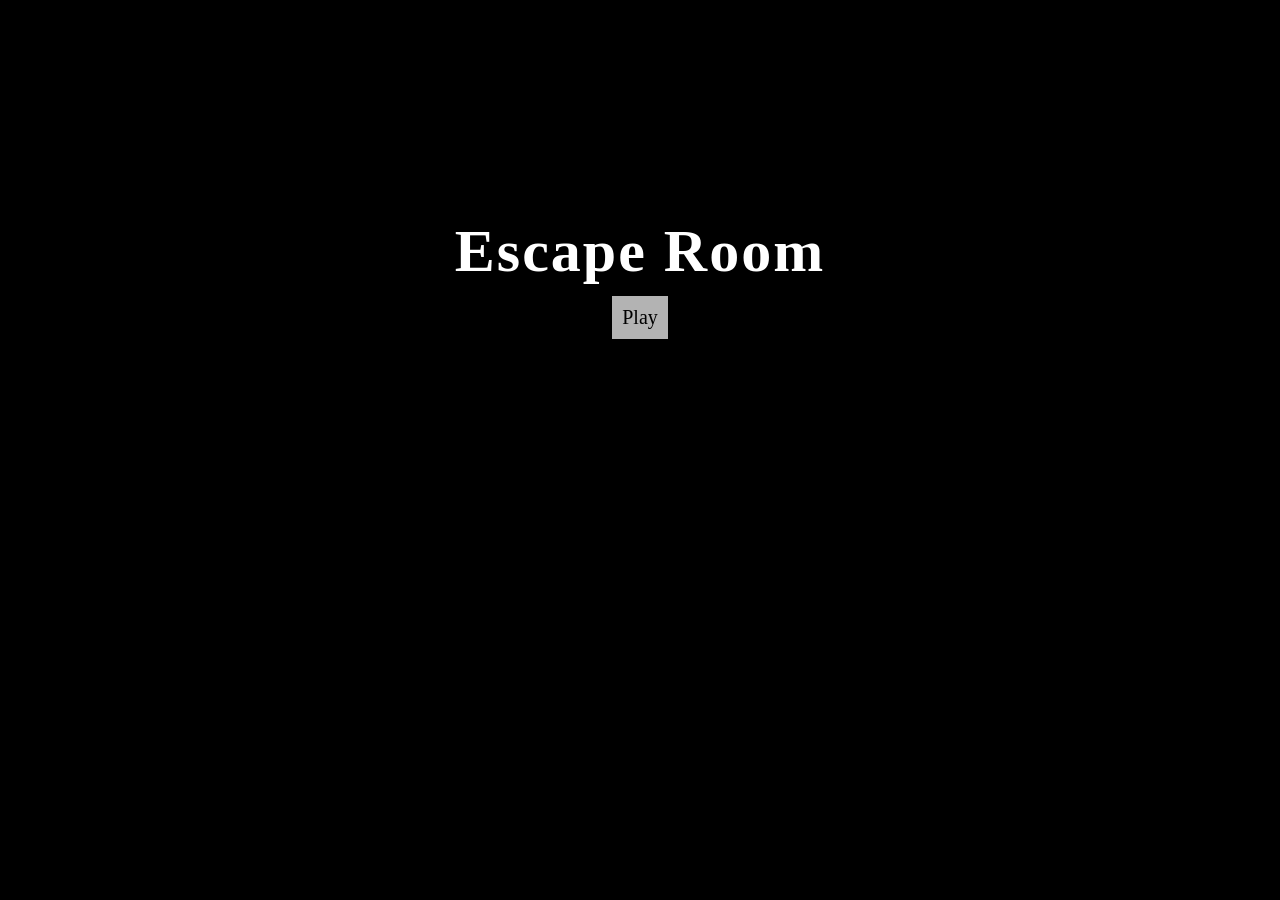
==== index.html @ edb5bab3 "Rename home.html to index.html - rename home.html to index.html" ====
<!DOCTYPE html>
<html>
  <head>
    <title>Escape Room</title>
    <link rel="stylesheet" href="css/style.css">
    <script type="text/javascript" src="js/game.js"></script>
  </head>
  <body>
    <div id="home" style="display: flex; height: 550px; justify-content: center; align-items: center; flex-direction: column;">
      <h1 style="text-align: center; font-size: 60px; margin: 0;">Escape Room</h1>
      <button style="font-size: 20px;" onclick="showInstructions()">Play</button>
    </div>
    <div id="instructions" class="overlay hidden">
    <div>
      <h1>How to Play</h1>
      <p class="tutorialText">
        You are stuck in a classroom. Your goal is to escape.<br>
        To do so, you must solve a series of puzzles.<br>
        You can click objects, and move to different sides of the room by clicking the arrows on the page.<br>
        All the clues you need will be in the room.<br>
        The first puzzle with the safe applies to only objects in the first page.<br>
        You may need to think outside the box :]<br>
        Good luck. You have 30 minutes to escape...
      </p>
      <a href="room.html">
        <button style="font-size: 20px;">Start</button>
      </a>
    </div>
  </div>
  </body>
</html>
---- css/style.css ----
body {
  font-family: Impact, fantasy;
  letter-spacing: 2px;
  background: #000000;
  color: white;
  text-align: center;
}

button {
  font-family: Georgia, serif;
  margin: 10px;
  padding: 10px;
  background: rgb(255, 255, 255, 0.7);
  color: rgb(0, 0, 0);
  border: none;
  cursor: pointer;
}

/*background color for the top bar with page links*/
.topbar {
  background-color: rgba(255, 255, 255, 0.7);
}

/*topbar link colors*/
.topbar a {
  color: rgb(0, 0, 0);
  padding: 15px;
  font-size: 17px;
  text-decoration: none;
  align-items: center;
}

.topbar a:hover {
  background-color: #ddd;
  color: rgb(128, 128, 128);
}

.topbar a:active {
  background-color: rgb(138, 138, 138);
  color: white;
}

.tutorialText {
  font-family: Verdana, sans-serif;
}

.topText {
  color: black;
  font-size: 17px;
  padding: 15px;
}

/*# = ID selector --> Targets a single element with a unique ID attribute*/
#room {
  width: 900px;
  height: 500px;
  margin: 20px auto;
  background: url("../images/front.PNG");
  background-size: cover;
  position: relative;
  border: 3px solid white;
}

#leftButton{
  position: absolute;
  left: -100px;
  top: 210px;
}

#rightButton{
  position: absolute;
  left: 940px;
  top: 210px;
}

.hidden {
  display: none !important;
}

.overlay {
  position: fixed;
  top: 0;
  left: 0;
  width: 100%;
  height: 100%;
  background: rgba(0,0,0,0.8);
  display: flex;
  justify-content: center;
  align-items: center;
}

.clickable {
  position: absolute;
  cursor: pointer;
  display: none; /* hidden by default */
}

/* Invisible clickable area */
.hotspot {
  position: absolute;
  cursor: pointer;
}

/* object location */
#safeSpot {
  position: absolute;
  width: 125px;
  height: 75px;
  left: 720px;
  top: 380px;
}

#folderSpot {
  position: absolute;
  width: 125px;
  height: 30px;
  left: 550px;
  top: 325px;
}

#codeSpot {
  position: absolute;
  width: 50px;
  height: 20px;
  left: 766px;
  top: 290px;
}

.overlay img {
  width: 60%;
}

.key {
  position: absolute;
  width: 3%;
  height: 8.5%;
  opacity: 0;
  padding: 0;
  border: none;
  cursor: pointer;
}

#typed {
  background: black;
  color: lime;
  font-size: 32px;
  padding: 10px;
  letter-spacing: 10px;
  width: 150px;
  text-align: center;
}


#textOverlay {
  position: absolute;
  top: 40%;
  left: 50%;
  transform: translateX(-45%);
  display: flex;
  flex-direction: column;
  align-items: center;
  gap: 70px;
}

#textOverlay button {
  position: relative;
  font-size: 16px;
  cursor: pointer;
}

#codeInput {
  text-transform: uppercase;
  padding: 8px;
  font-size: 100px;
  width: 570px;
  letter-spacing: 115px;
  background: transparent;
  border: none;
  outline: none;
}

/*fade out and in animations*/
.fade-out {
  opacity: 0;
  transition: opacity 3s ease; /* fade duration: 1 second */
}

@keyframes fadeInUp {
  0% {
    transform: translateY(100%);
    opacity: 0;
  }
  100% {
    transform: translateY(0%);
    opacity: 1;
  }
}

.fadeInUp-animation {
  animation: 1.5s fadeInUp;
}
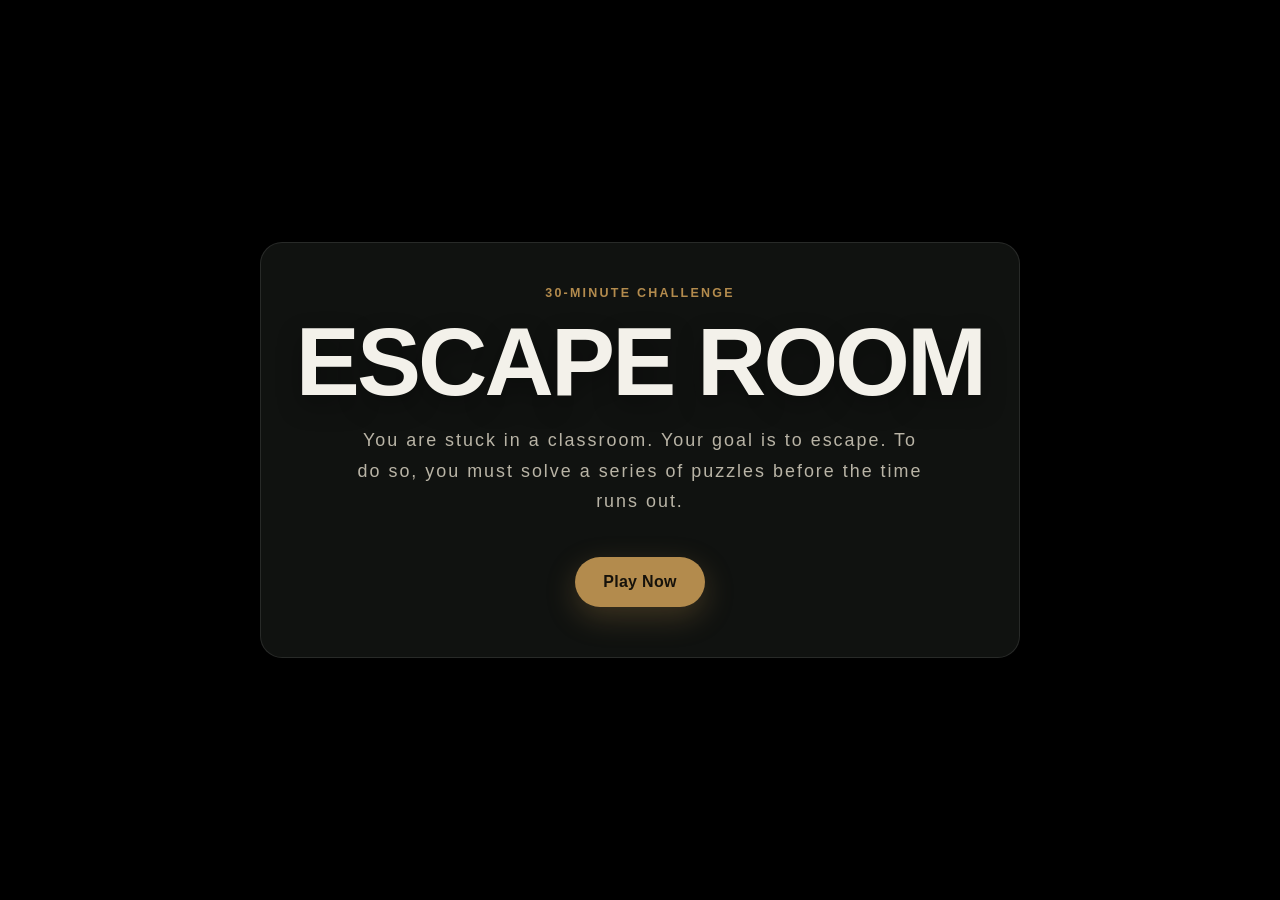
==== commit c21d75f1: "changed layout and style of game" ====
--- a/index.html
+++ b/index.html
@@ -1,31 +1,48 @@
 <!DOCTYPE html>
-<html>
-  <head>
-    <title>Escape Room</title>
-    <link rel="stylesheet" href="css/style.css">
-    <script type="text/javascript" src="js/game.js"></script>
-  </head>
-  <body>
-    <div id="home" style="display: flex; height: 550px; justify-content: center; align-items: center; flex-direction: column;">
-      <h1 style="text-align: center; font-size: 60px; margin: 0;">Escape Room</h1>
-      <button style="font-size: 20px;" onclick="showInstructions()">Play</button>
+<html lang="en">
+<head>
+  <meta charset="UTF-8" />
+  <meta name="viewport" content="width=device-width, initial-scale=1.0" />
+  <title>Escape Room</title>
+  <link rel="preconnect" href="https://api.fontshare.com" />
+  <link href="https://api.fontshare.com/v2/css?f[]=cabinet-grotesk@700,800&f[]=satoshi@400,500,700&display=swap" rel="stylesheet" />
+  <link rel="stylesheet" href="css/style.css" />
+  <link rel="stylesheet" href="css/home.css" />
+  <script defer src="js/game.js"></script>
+</head>
+<body>
+  <main class="page">
+    <section class="hero" id="home">
+      <span class="eyebrow">30-minute challenge</span>
+      <h1>Escape Room</h1>
+      <p class="subtitle">
+        You are stuck in a classroom. Your goal is to escape. To do so, you must solve a series of puzzles before the time runs out.
+      </p>
+      <div class="hero-actions">
+        <button class="cta" onclick="showInstructions()">Play Now</button>
+      </div>
+    </section>
+  </main>
+
+  <section id="instructions" class="overlay hidden" aria-modal="true" role="dialog" aria-labelledby="instructions-title">
+    <div class="modal">
+      <h2 id="instructions-title">How to Play</h2>
+      <p class="tutorialText">
+        Explore carefully.<br>
+        You may need to think outside the box 😊
+      </p>
+
+      <ol class="instruction-list">
+	    <li>The safe puzzle depends only on clues from the first room view.</li>
+        <li>Click around the room to inspect items and uncover clues.</li>
+        <li>Use the arrows to switch views and check different sides of the classroom.</li>
+        <li>You have 30 minutes to escape.</li>
+      </ol>
+
+      <div class="modal-actions">
+        <a class="btn-primary" href="room.html">Start Game</a>
+      </div>
     </div>
-    <div id="instructions" class="overlay hidden">
-    <div>
-      <h1>How to Play</h1>
-      <p class="tutorialText">
-        You are stuck in a classroom. Your goal is to escape.<br>
-        To do so, you must solve a series of puzzles.<br>
-        You can click objects, and move to different sides of the room by clicking the arrows on the page.<br>
-        All the clues you need will be in the room.<br>
-        The first puzzle with the safe applies to only objects in the first page.<br>
-        You may need to think outside the box :]<br>
-        Good luck. You have 30 minutes to escape...
-      </p>
-      <a href="room.html">
-        <button style="font-size: 20px;">Start</button>
-      </a>
-    </div>
-  </div>
-  </body>
-</html>
+  </section>
+</body>
+</html>
--- a/css/style.css
+++ b/css/style.css
@@ -61,13 +61,13 @@
   border: 3px solid white;
 }
 
-#leftButton{
+#leftButton {
   position: absolute;
   left: -100px;
   top: 210px;
 }
 
-#rightButton{
+#rightButton {
   position: absolute;
   left: 940px;
   top: 210px;
@@ -92,7 +92,7 @@
 .clickable {
   position: absolute;
   cursor: pointer;
-  display: none; /* hidden by default */
+  display: none;
 }
 
 /* Invisible clickable area */
@@ -126,19 +126,59 @@
   top: 290px;
 }
 
-.overlay img {
-  width: 60%;
+#safeContainer {
+  position: relative;
+  display: inline-block;
+  line-height: 0;
+  width: min(90vw, 1420px);
+}
+
+#objectImage {
+  display: block;
+  width: 100%;
+  height: auto;
+}
+
+#closeBtn {
+  position: absolute;
+  top: 10px;
+  right: 10px;
+  z-index: 20;
+}
+
+#keys {
+  position: absolute;
+  left: 0;
+  top: 0;
+  width: 100%;
+  height: 100%;
+  z-index: 10;
 }
 
 .key {
   position: absolute;
-  width: 3%;
-  height: 8.5%;
+  width: 6.5%;
+  height: 11%;
   opacity: 0;
   padding: 0;
-  border: none;
-  cursor: pointer;
-}
+  margin: 0;
+  border: none;
+  cursor: pointer;
+}
+
+.key1 { left: 39.8%; top: 23.8%; }
+.key2 { left: 47.0%; top: 23.8%; }
+.key3 { left: 54.0%; top: 23.8%; }
+.key4 { left: 61.2%; top: 23.8%; }
+
+.key5 { left: 39.8%; top: 42.8%; }
+.key6 { left: 47.0%; top: 42.8%; }
+.key7 { left: 54.0%; top: 42.8%; }
+.key8 { left: 61.2%; top: 42.8%; }
+
+.key9 { left: 47.0%; top: 61.9%; }
+.key0 { left: 54.0%; top: 61.9%; }
+.keyEnter { left: 61.2%; top: 61.9%; }
 
 #typed {
   background: black;
@@ -150,39 +190,38 @@
   text-align: center;
 }
 
-
 #textOverlay {
   position: absolute;
-  top: 40%;
-  left: 50%;
-  transform: translateX(-45%);
-  display: flex;
-  flex-direction: column;
-  align-items: center;
-  gap: 70px;
-}
-
-#textOverlay button {
-  position: relative;
-  font-size: 16px;
-  cursor: pointer;
+  inset: 0;
+  z-index: 30;
+  display: grid;
+  place-items: center;
 }
 
 #codeInput {
   text-transform: uppercase;
-  padding: 8px;
-  font-size: 100px;
-  width: 570px;
-  letter-spacing: 115px;
+  padding: 0;
+  font-size: clamp(48px, 9vw, 100px);
+  width: min(92vw, 620px);
+  letter-spacing: clamp(18px, 6vw, 92px);
+  text-align: center;
   background: transparent;
   border: none;
   outline: none;
+}
+
+#textOverlay .check-btn {
+  position: fixed;
+  left: 50%;
+  bottom: clamp(20px, 4vh, 40px);
+  transform: translateX(-50%);
+  z-index: 31;
 }
 
 /*fade out and in animations*/
 .fade-out {
   opacity: 0;
-  transition: opacity 3s ease; /* fade duration: 1 second */
+  transition: opacity 3s ease;
 }
 
 @keyframes fadeInUp {
@@ -198,4 +237,37 @@
 
 .fadeInUp-animation {
   animation: 1.5s fadeInUp;
+}
+
+.cta {
+  display: inline-flex;
+  align-items: center;
+  justify-content: center;
+  padding: 15px 28px;
+  min-height: 50px;
+  border: none;
+  border-radius: 999px;
+  background: #b38b4d;
+  color: #16120b;
+  font-family: Arial, sans-serif;
+  font-size: 17px;
+  font-weight: 800;
+  letter-spacing: 0.02em;
+  cursor: pointer;
+  box-shadow: 0 10px 30px rgba(179, 139, 77, 0.28);
+  transition: transform 180ms ease, background 180ms ease, box-shadow 180ms ease;
+}
+
+.cta:hover {
+  background: #c79a54;
+  transform: translateY(-1px);
+  box-shadow: 0 14px 34px rgba(179, 139, 77, 0.34);
+}
+
+.check-btn {
+  position: relative;
+}
+
+.try-again-link {
+  text-decoration: none;
 }
--- a/css/home.css
+++ b/css/home.css
@@ -0,0 +1,232 @@
+:root {
+  --bg: #000000;
+  --panel: rgba(20, 22, 20, 0.82);
+  --panel-border: rgba(255, 255, 255, 0.1);
+  --text: #f3f1ea;
+  --muted: #b9b4a6;
+  --accent: #b38b4d;
+  --accent-hover: #c79a54;
+  --shadow: 0 20px 60px rgba(0, 0, 0, 0.45);
+  --radius-lg: 22px;
+  --radius-md: 14px;
+}
+
+* {
+  box-sizing: border-box;
+}
+
+html,
+body {
+  margin: 0;
+  min-height: 100%;
+}
+
+body {
+  font-family: 'Satoshi', sans-serif;
+  color: var(--text);
+  background: #000000;
+  min-height: 100vh;
+  overflow: hidden;
+  position: relative;
+}
+
+.page {
+  position: relative;
+  z-index: 1;
+  min-height: 100vh;
+  display: grid;
+  place-items: center;
+  padding: 24px;
+}
+
+.hero {
+  width: min(100%, 760px);
+  text-align: center;
+  padding: 40px 28px;
+  border-radius: var(--radius-lg);
+  background: var(--panel);
+  border: 1px solid var(--panel-border);
+  box-shadow: var(--shadow);
+  backdrop-filter: blur(10px);
+}
+
+.eyebrow {
+  display: inline-block;
+  margin-bottom: 16px;
+  color: var(--accent);
+  letter-spacing: 0.18em;
+  text-transform: uppercase;
+  font-size: 0.78rem;
+  font-weight: 700;
+}
+
+h1 {
+  margin: 0;
+  font-family: 'Cabinet Grotesk', sans-serif;
+  font-size: clamp(3rem, 8vw, 6rem);
+  line-height: 0.95;
+  letter-spacing: -0.03em;
+  text-transform: uppercase;
+  text-shadow: 0 10px 24px rgba(0, 0, 0, 0.35);
+}
+
+.subtitle {
+  margin: 18px auto 0;
+  max-width: 36rem;
+  color: var(--muted);
+  font-size: clamp(1rem, 1.4vw, 1.15rem);
+  line-height: 1.7;
+}
+
+.hero-actions {
+  margin-top: 30px;
+  display: flex;
+  justify-content: center;
+  align-items: center;
+}
+
+.cta {
+  appearance: none;
+  border: none;
+  border-radius: 999px;
+  padding: 15px 28px;
+  min-height: 50px;
+  background: var(--accent);
+  color: #16120b;
+  font-family: 'Satoshi', sans-serif;
+  font-size: 1rem;
+  font-weight: 800;
+  letter-spacing: 0.02em;
+  line-height: 1;
+  display: inline-flex;
+  align-items: center;
+  justify-content: center;
+  cursor: pointer;
+  box-shadow: 0 10px 30px rgba(179, 139, 77, 0.28);
+  transition: transform 180ms ease, background 180ms ease, box-shadow 180ms ease;
+}
+
+.cta:hover {
+  background: var(--accent-hover);
+  transform: translateY(-1px);
+  box-shadow: 0 14px 34px rgba(179, 139, 77, 0.34);
+}
+
+.cta:focus-visible {
+  outline: 2px solid #fff;
+  outline-offset: 4px;
+}
+
+.overlay {
+  position: fixed;
+  inset: 0;
+  z-index: 20;
+  display: grid;
+  place-items: center;
+  padding: 24px;
+  background: rgba(0, 0, 0, 0.62);
+  backdrop-filter: blur(8px);
+}
+
+.hidden {
+  display: none;
+}
+
+.modal {
+  width: min(100%, 720px);
+  background: rgba(18, 19, 18, 0.94);
+  border: 1px solid rgba(255, 255, 255, 0.1);
+  border-radius: 24px;
+  padding: 28px;
+  box-shadow: var(--shadow);
+}
+
+.modal h2 {
+  margin: 0 0 16px;
+  font-family: 'Cabinet Grotesk', sans-serif;
+  font-size: clamp(2rem, 3vw, 3rem);
+  line-height: 1;
+  letter-spacing: -0.02em;
+}
+
+.tutorialText {
+  margin: 0;
+  color: var(--muted);
+  font-size: 1rem;
+  line-height: 1.75;
+}
+
+.instruction-list {
+  margin: 18px 0 0;
+  padding: 0;
+  list-style: none;
+  display: grid;
+  gap: 12px;
+}
+
+.instruction-list li {
+  padding: 12px 14px;
+  border-radius: var(--radius-md);
+  background: rgba(255, 255, 255, 0.04);
+  border: 1px solid rgba(255, 255, 255, 0.06);
+  color: var(--text);
+  line-height: 1.55;
+}
+
+.modal-actions {
+  margin-top: 24px;
+  display: flex;
+  justify-content: center;
+  align-items: center;
+  gap: 12px;
+  flex-wrap: wrap;
+}
+
+.btn-secondary,
+.btn-primary {
+  display: inline-flex;
+  align-items: center;
+  justify-content: center;
+  min-height: 48px;
+  padding: 0 20px;
+  border-radius: 999px;
+  text-decoration: none;
+  font-weight: 700;
+  font-size: 0.98rem;
+}
+
+.btn-primary {
+  background: var(--accent);
+  color: #16120b;
+}
+
+.btn-secondary {
+  background: transparent;
+  color: var(--text);
+  border: 1px solid rgba(255, 255, 255, 0.14);
+}
+
+.btn-primary:hover,
+.btn-secondary:hover {
+  transform: translateY(-1px);
+}
+
+@media (max-width: 640px) {
+  .hero {
+    padding: 30px 20px;
+  }
+
+  .modal {
+    padding: 22px 18px;
+  }
+
+  .modal-actions {
+    flex-direction: column;
+  }
+
+  .btn-primary,
+  .btn-secondary,
+  .cta {
+    width: 100%;
+  }
+}
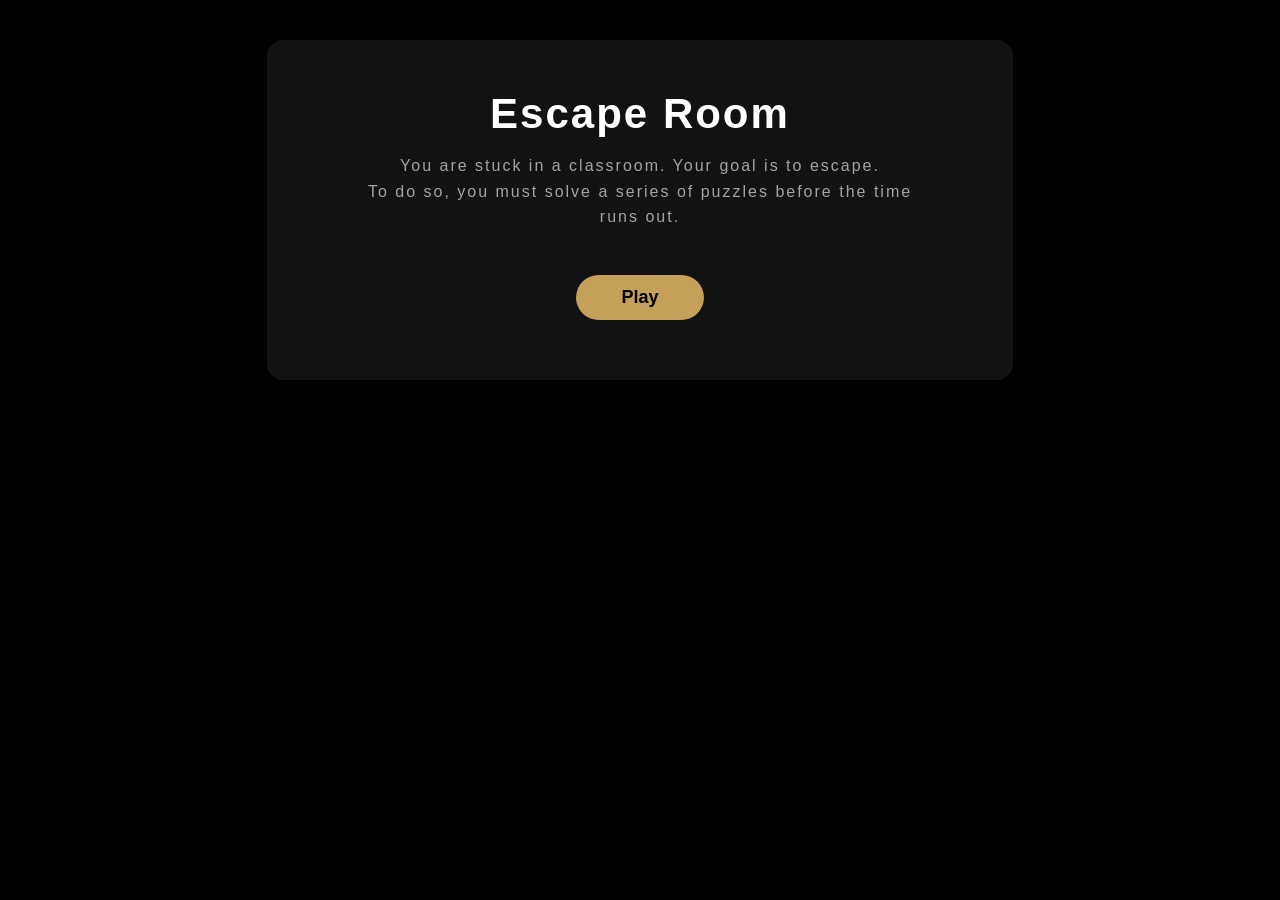
==== commit 1f0a48f5: "Add files via upload escape room changes" ====
--- a/index.html
+++ b/index.html
@@ -1,48 +1,32 @@
-<!DOCTYPE html>
-<html lang="en">
-<head>
-  <meta charset="UTF-8" />
-  <meta name="viewport" content="width=device-width, initial-scale=1.0" />
-  <title>Escape Room</title>
-  <link rel="preconnect" href="https://api.fontshare.com" />
-  <link href="https://api.fontshare.com/v2/css?f[]=cabinet-grotesk@700,800&f[]=satoshi@400,500,700&display=swap" rel="stylesheet" />
-  <link rel="stylesheet" href="css/style.css" />
-  <link rel="stylesheet" href="css/home.css" />
-  <script defer src="js/game.js"></script>
-</head>
-<body>
-  <main class="page">
-    <section class="hero" id="home">
-      <span class="eyebrow">30-minute challenge</span>
-      <h1>Escape Room</h1>
-      <p class="subtitle">
-        You are stuck in a classroom. Your goal is to escape. To do so, you must solve a series of puzzles before the time runs out.
-      </p>
-      <div class="hero-actions">
-        <button class="cta" onclick="showInstructions()">Play Now</button>
-      </div>
-    </section>
-  </main>
-
-  <section id="instructions" class="overlay hidden" aria-modal="true" role="dialog" aria-labelledby="instructions-title">
-    <div class="modal">
-      <h2 id="instructions-title">How to Play</h2>
-      <p class="tutorialText">
-        Explore carefully.<br>
-        You may need to think outside the box 😊
-      </p>
-
-      <ol class="instruction-list">
-	    <li>The safe puzzle depends only on clues from the first room view.</li>
-        <li>Click around the room to inspect items and uncover clues.</li>
-        <li>Use the arrows to switch views and check different sides of the classroom.</li>
-        <li>You have 30 minutes to escape.</li>
-      </ol>
-
-      <div class="modal-actions">
-        <a class="btn-primary" href="room.html">Start Game</a>
-      </div>
-    </div>
-  </section>
-</body>
-</html>+<!DOCTYPE html>
+<html>
+  <head>
+    <title>Escape Room</title>
+    <link rel="stylesheet" href="css/style.css">
+    <script type="text/javascript" src="js/game.js"></script>
+  </head>
+  <body>
+    <div id="home">
+      <h1 style="font-family: sans-serif; font-size: 42px; margin: 0 0 15px 0;">Escape Room</h1>
+	  <p class="game-summary" style="font-family: sans-serif; color: #a3a3a3; font-size: 16px; line-height: 1.6; max-width: 550px; margin: 0 auto 35px auto;">
+	  You are stuck in a classroom. Your goal is to escape. <br>
+	  To do so, you must solve a series of puzzles before the time runs out.</p>
+      <button style="font-family: sans-serif; font-weight: 700; background: #c5a059; border-radius: 24px; padding: 12px 45px; font-size: 18px;" onclick="showInstructions()">Play</button>
+    </div>
+    <div id="instructions" class="overlay hidden">
+    <div style="width: 100% !important; max-width: 746px !important; box-sizing: border-box !important;">
+      <h1 style="font-family: sans-serif; font-size: 42px; margin: 0 0 15px 0;">How to Play</h1>
+      <p class="tutorialText" style="font-family: sans-serif; color: #a3a3a3; font-size: 16px; line-height: 1.6; max-width: 550px; margin: 0 auto 35px auto;">
+        You can click objects, and move to different sides of the room by clicking the arrows on the page.<br>
+        All the clues you need will be in the room.<br>
+        The first puzzle with the safe applies to only objects in the first page.<br>
+        You may need to think outside the box :]<br>
+        Good luck. You have 30 minutes to escape...
+      </p>
+      <a href="room.html">
+        <button style="font-family: sans-serif; font-weight: 700; background: #c5a059; border-radius: 24px; padding: 12px 45px; font-size: 18px;">Start</button>
+      </a>
+    </div>
+  </div>
+  </body>
+</html>
--- a/css/style.css
+++ b/css/style.css
@@ -1,273 +1,213 @@
-body {
-  font-family: Impact, fantasy;
-  letter-spacing: 2px;
-  background: #000000;
-  color: white;
-  text-align: center;
-}
-
-button {
-  font-family: Georgia, serif;
-  margin: 10px;
-  padding: 10px;
-  background: rgb(255, 255, 255, 0.7);
-  color: rgb(0, 0, 0);
-  border: none;
-  cursor: pointer;
-}
-
-/*background color for the top bar with page links*/
-.topbar {
-  background-color: rgba(255, 255, 255, 0.7);
-}
-
-/*topbar link colors*/
-.topbar a {
-  color: rgb(0, 0, 0);
-  padding: 15px;
-  font-size: 17px;
-  text-decoration: none;
-  align-items: center;
-}
-
-.topbar a:hover {
-  background-color: #ddd;
-  color: rgb(128, 128, 128);
-}
-
-.topbar a:active {
-  background-color: rgb(138, 138, 138);
-  color: white;
-}
-
-.tutorialText {
-  font-family: Verdana, sans-serif;
-}
-
-.topText {
-  color: black;
-  font-size: 17px;
-  padding: 15px;
-}
-
-/*# = ID selector --> Targets a single element with a unique ID attribute*/
-#room {
-  width: 900px;
-  height: 500px;
-  margin: 20px auto;
-  background: url("../images/front.PNG");
-  background-size: cover;
-  position: relative;
-  border: 3px solid white;
-}
-
-#leftButton {
-  position: absolute;
-  left: -100px;
-  top: 210px;
-}
-
-#rightButton {
-  position: absolute;
-  left: 940px;
-  top: 210px;
-}
-
-.hidden {
-  display: none !important;
-}
-
-.overlay {
-  position: fixed;
-  top: 0;
-  left: 0;
-  width: 100%;
-  height: 100%;
-  background: rgba(0,0,0,0.8);
-  display: flex;
-  justify-content: center;
-  align-items: center;
-}
-
-.clickable {
-  position: absolute;
-  cursor: pointer;
-  display: none;
-}
-
-/* Invisible clickable area */
-.hotspot {
-  position: absolute;
-  cursor: pointer;
-}
-
-/* object location */
-#safeSpot {
-  position: absolute;
-  width: 125px;
-  height: 75px;
-  left: 720px;
-  top: 380px;
-}
-
-#folderSpot {
-  position: absolute;
-  width: 125px;
-  height: 30px;
-  left: 550px;
-  top: 325px;
-}
-
-#codeSpot {
-  position: absolute;
-  width: 50px;
-  height: 20px;
-  left: 766px;
-  top: 290px;
-}
-
-#safeContainer {
-  position: relative;
-  display: inline-block;
-  line-height: 0;
-  width: min(90vw, 1420px);
-}
-
-#objectImage {
-  display: block;
-  width: 100%;
-  height: auto;
-}
-
-#closeBtn {
-  position: absolute;
-  top: 10px;
-  right: 10px;
-  z-index: 20;
-}
-
-#keys {
-  position: absolute;
-  left: 0;
-  top: 0;
-  width: 100%;
-  height: 100%;
-  z-index: 10;
-}
-
-.key {
-  position: absolute;
-  width: 6.5%;
-  height: 11%;
-  opacity: 0;
-  padding: 0;
-  margin: 0;
-  border: none;
-  cursor: pointer;
-}
-
-.key1 { left: 39.8%; top: 23.8%; }
-.key2 { left: 47.0%; top: 23.8%; }
-.key3 { left: 54.0%; top: 23.8%; }
-.key4 { left: 61.2%; top: 23.8%; }
-
-.key5 { left: 39.8%; top: 42.8%; }
-.key6 { left: 47.0%; top: 42.8%; }
-.key7 { left: 54.0%; top: 42.8%; }
-.key8 { left: 61.2%; top: 42.8%; }
-
-.key9 { left: 47.0%; top: 61.9%; }
-.key0 { left: 54.0%; top: 61.9%; }
-.keyEnter { left: 61.2%; top: 61.9%; }
-
-#typed {
-  background: black;
-  color: lime;
-  font-size: 32px;
-  padding: 10px;
-  letter-spacing: 10px;
-  width: 150px;
-  text-align: center;
-}
-
-#textOverlay {
-  position: absolute;
-  inset: 0;
-  z-index: 30;
-  display: grid;
-  place-items: center;
-}
-
-#codeInput {
-  text-transform: uppercase;
-  padding: 0;
-  font-size: clamp(48px, 9vw, 100px);
-  width: min(92vw, 620px);
-  letter-spacing: clamp(18px, 6vw, 92px);
-  text-align: center;
-  background: transparent;
-  border: none;
-  outline: none;
-}
-
-#textOverlay .check-btn {
-  position: fixed;
-  left: 50%;
-  bottom: clamp(20px, 4vh, 40px);
-  transform: translateX(-50%);
-  z-index: 31;
-}
-
-/*fade out and in animations*/
-.fade-out {
-  opacity: 0;
-  transition: opacity 3s ease;
-}
-
-@keyframes fadeInUp {
-  0% {
-    transform: translateY(100%);
-    opacity: 0;
-  }
-  100% {
-    transform: translateY(0%);
-    opacity: 1;
-  }
-}
-
-.fadeInUp-animation {
-  animation: 1.5s fadeInUp;
-}
-
-.cta {
-  display: inline-flex;
-  align-items: center;
-  justify-content: center;
-  padding: 15px 28px;
-  min-height: 50px;
-  border: none;
-  border-radius: 999px;
-  background: #b38b4d;
-  color: #16120b;
-  font-family: Arial, sans-serif;
-  font-size: 17px;
-  font-weight: 800;
-  letter-spacing: 0.02em;
-  cursor: pointer;
-  box-shadow: 0 10px 30px rgba(179, 139, 77, 0.28);
-  transition: transform 180ms ease, background 180ms ease, box-shadow 180ms ease;
-}
-
-.cta:hover {
-  background: #c79a54;
-  transform: translateY(-1px);
-  box-shadow: 0 14px 34px rgba(179, 139, 77, 0.34);
-}
-
-.check-btn {
-  position: relative;
-}
-
-.try-again-link {
-  text-decoration: none;
-}+body {
+  font-family: Impact, fantasy;
+  letter-spacing: 2px;
+  background: #000000;
+  color: white;
+  text-align: center;
+}
+
+button {
+  font-family: Georgia, serif;
+  margin: 10px;
+  padding: 10px;
+  background: rgb(255, 255, 255, 0.7);
+  color: rgb(0, 0, 0);
+  border: none;
+  cursor: pointer;
+}
+
+/*background color for the top bar with page links*/
+.topbar {
+  background-color: rgba(255, 255, 255, 0.7);
+}
+
+/*topbar link colors*/
+.topbar a {
+  color: rgb(0, 0, 0);
+  padding: 15px;
+  font-size: 17px;
+  text-decoration: none;
+  align-items: center;
+}
+
+.topbar a:hover {
+  background-color: #ddd;
+  color: rgb(128, 128, 128);
+}
+
+.topbar a:active {
+  background-color: rgb(138, 138, 138);
+  color: white;
+}
+
+.tutorialText {
+  font-family: Verdana, sans-serif;
+}
+
+.topText {
+  color: black;
+  font-size: 17px;
+  padding: 15px;
+}
+
+/*# = ID selector --> Targets a single element with a unique ID attribute*/
+#room {
+  width: 900px;
+  height: 500px;
+  margin: 20px auto;
+  background: url("../images/front.PNG");
+  background-size: cover;
+  position: relative;
+  border: 3px solid white;
+}
+
+#leftButton{
+  position: absolute;
+  left: -100px;
+  top: 210px;
+}
+
+#rightButton{
+  position: absolute;
+  left: 940px;
+  top: 210px;
+}
+
+.hidden {
+  display: none !important;
+}
+
+.overlay {
+  position: fixed;
+  top: 0;
+  left: 0;
+  width: 100%;
+  height: 100%;
+  background: rgba(0,0,0,0.8);
+  display: flex;
+  justify-content: center;
+  align-items: center;
+}
+
+/* Shared structural container rule to perfectly match the size and look of the panels */
+.overlay div, #home {
+  background: rgba(18,18,18,1);
+  width: 90%;
+  max-width: 746px;
+  margin: 40px auto;
+  padding: 50px 30px;
+  border-radius: 16px;
+  text-align: center;
+  box-sizing: border-box;
+}
+
+.clickable {
+  position: absolute;
+  cursor: pointer;
+  display: none; /* hidden by default */
+}
+
+/* Invisible clickable area */
+.hotspot {
+  position: absolute;
+  cursor: pointer;
+}
+
+/* object location */
+#safeSpot {
+  position: absolute;
+  width: 125px;
+  height: 75px;
+  left: 720px;
+  top: 380px;
+}
+
+#folderSpot {
+  position: absolute;
+  width: 125px;
+  height: 30px;
+  left: 550px;
+  top: 325px;
+}
+
+#codeSpot {
+  position: absolute;
+  width: 50px;
+  height: 20px;
+  left: 766px;
+  top: 290px;
+}
+
+.overlay img {
+  width: 60%;
+}
+
+.key {
+  position: absolute;
+  width: 3%;
+  height: 8.5%;
+  opacity: 0;
+  padding: 0;
+  border: none;
+  cursor: pointer;
+}
+
+#typed {
+  background: black;
+  color: lime;
+  font-size: 32px;
+  padding: 10px;
+  letter-spacing: 10px;
+  width: 150px;
+  text-align: center;
+}
+
+
+#textOverlay {
+  position: absolute;
+  top: 40%;
+  left: 50%;
+  transform: translateX(-45%);
+  display: flex;
+  flex-direction: column;
+  align-items: center;
+  gap: 70px;
+}
+
+#textOverlay button {
+  position: relative;
+  font-size: 16px;
+  cursor: pointer;
+}
+
+#codeInput {
+  text-transform: uppercase;
+  padding: 8px;
+  font-size: 100px;
+  width: 570px;
+  letter-spacing: 115px;
+  background: transparent;
+  border: none;
+  outline: none;
+}
+
+/*fade out and in animations*/
+.fade-out {
+  opacity: 0;
+  transition: opacity 3s ease; /* fade duration: 1 second */
+}
+
+@keyframes fadeInUp {
+  0% {
+    transform: translateY(100%);
+    opacity: 0;
+  }
+  100% {
+    transform: translateY(0%);
+    opacity: 1;
+  }
+}
+
+.fadeInUp-animation {
+  animation: 1.5s fadeInUp;
+}
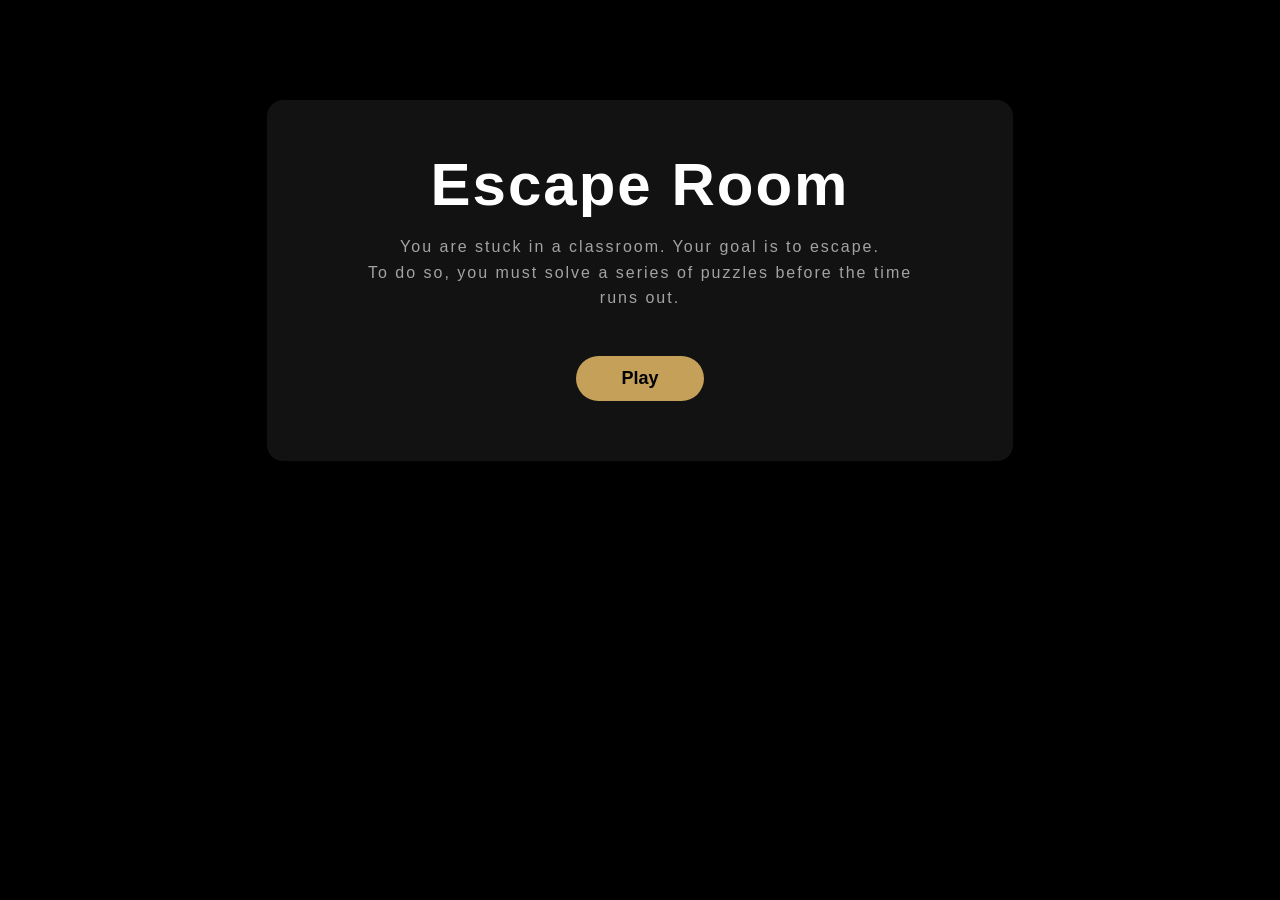
==== commit 019837a2: "changed buttons and format" ====
--- a/index.html
+++ b/index.html
@@ -7,26 +7,26 @@
   </head>
   <body>
     <div id="home">
-      <h1 style="font-family: sans-serif; font-size: 42px; margin: 0 0 15px 0;">Escape Room</h1>
+      <h1 style="font-family: sans-serif; font-size: 60px; margin: 0 0 15px 0;"><b>Escape Room</b></h1>
 	  <p class="game-summary" style="font-family: sans-serif; color: #a3a3a3; font-size: 16px; line-height: 1.6; max-width: 550px; margin: 0 auto 35px auto;">
 	  You are stuck in a classroom. Your goal is to escape. <br>
 	  To do so, you must solve a series of puzzles before the time runs out.</p>
       <button style="font-family: sans-serif; font-weight: 700; background: #c5a059; border-radius: 24px; padding: 12px 45px; font-size: 18px;" onclick="showInstructions()">Play</button>
     </div>
     <div id="instructions" class="overlay hidden">
-    <div style="width: 100% !important; max-width: 746px !important; box-sizing: border-box !important;">
-      <h1 style="font-family: sans-serif; font-size: 42px; margin: 0 0 15px 0;">How to Play</h1>
-      <p class="tutorialText" style="font-family: sans-serif; color: #a3a3a3; font-size: 16px; line-height: 1.6; max-width: 550px; margin: 0 auto 35px auto;">
-        You can click objects, and move to different sides of the room by clicking the arrows on the page.<br>
-        All the clues you need will be in the room.<br>
-        The first puzzle with the safe applies to only objects in the first page.<br>
-        You may need to think outside the box :]<br>
-        Good luck. You have 30 minutes to escape...
-      </p>
-      <a href="room.html">
-        <button style="font-family: sans-serif; font-weight: 700; background: #c5a059; border-radius: 24px; padding: 12px 45px; font-size: 18px;">Start</button>
-      </a>
+      <div class="instructionsText" style="width: 100% !important; box-sizing: border-box !important;">
+        <h1 style="font-family: sans-serif; font-size: 42px; margin: 0 0 15px 0;">How to Play</h1>
+        <p class="tutorialText" style="font-family: sans-serif; color: #a3a3a3; font-size: 16px; line-height: 1.6; max-width: 550px; margin: 0 auto 35px auto;">
+          You can click objects, and move to different sides of the room by clicking the arrows on the page.<br>
+          All the clues you need will be in the room.<br>
+          The first puzzle with the safe applies to only objects in the first page.<br>
+          You may need to think outside the box :]<br>
+          Good luck. You have 30 minutes to escape...
+        </p>
+        <a href="room.html">
+          <button style="font-family: sans-serif; font-weight: 700; background: #c5a059; border-radius: 24px; padding: 12px 45px; font-size: 18px;">Start</button>
+        </a>
+      </div>
     </div>
-  </div>
   </body>
 </html>
--- a/css/style.css
+++ b/css/style.css
@@ -14,6 +14,7 @@
   color: rgb(0, 0, 0);
   border: none;
   cursor: pointer;
+  border-radius: 24px;
 }
 
 /*background color for the top bar with page links*/
@@ -90,11 +91,11 @@
 }
 
 /* Shared structural container rule to perfectly match the size and look of the panels */
-.overlay div, #home {
+#home, .instructionsText, .escaped, .lost {
   background: rgba(18,18,18,1);
-  width: 90%;
+  width: 100%;
   max-width: 746px;
-  margin: 40px auto;
+  margin: 100px auto;
   padding: 50px 30px;
   border-radius: 16px;
   text-align: center;
